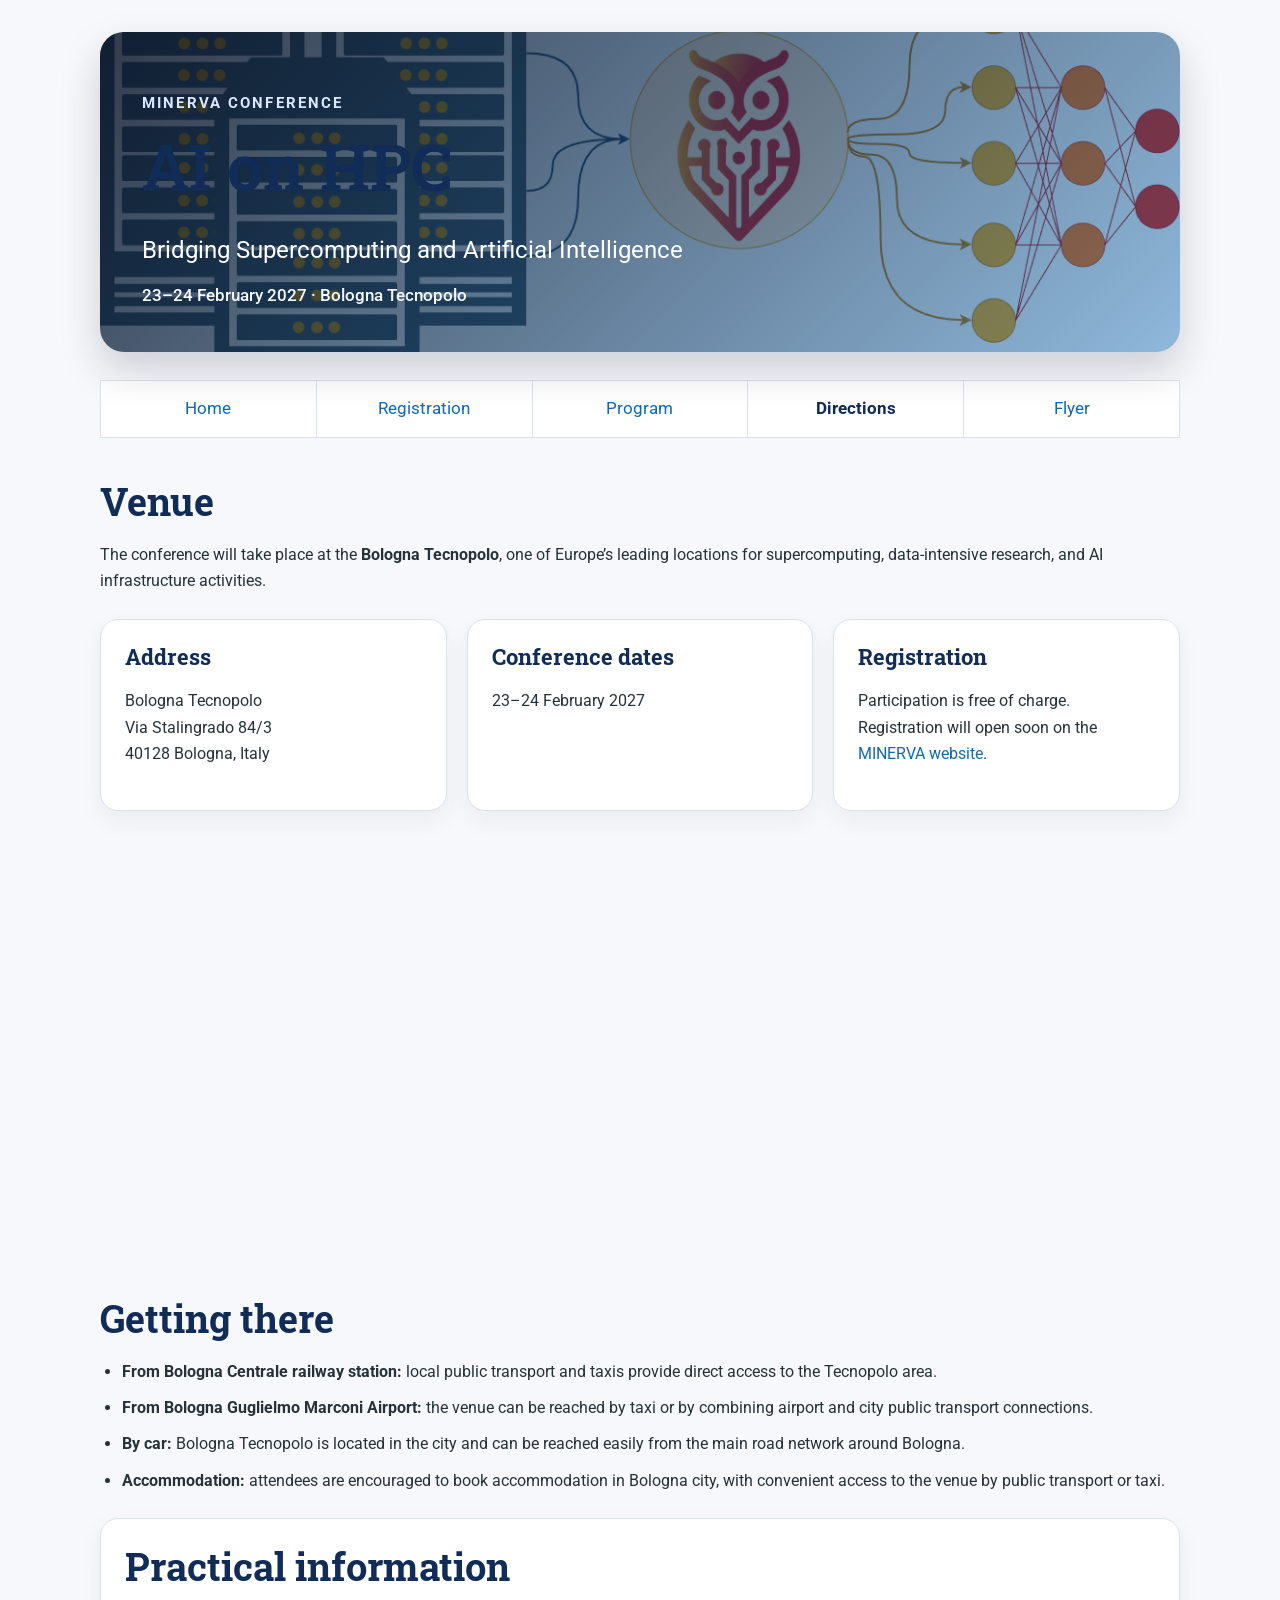
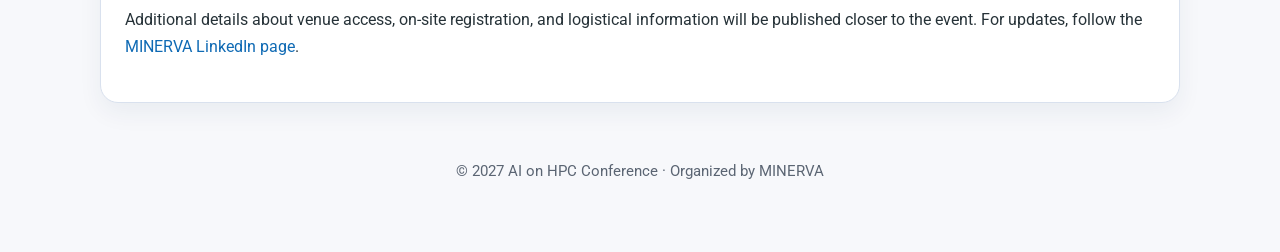
==== directions/index.html @ fa5a1394 "first commit" ====
<!DOCTYPE html>
<html lang="en">
<head>
    <base href="..">
    <meta charset="utf-8">
    <meta name="viewport" content="width=device-width, initial-scale=1">
    <link rel="shortcut icon" type="image/png" href="assets/favicon.png">
    <link rel="stylesheet" type="text/css" media="all" href="assets/main.css">
    <meta name="description" content="Venue and travel information for the AI on HPC conference at the Bologna Tecnopolo.">
    <meta name="resource-type" content="document">
    <meta name="distribution" content="global">
    <meta name="keywords" content="AI, HPC, Bologna Tecnopolo, directions, venue">
    <title>Directions | AI on HPC</title>
</head>
<body>

    <div class="banner compact-banner">
        <img src="assets/final.png" alt="AI on HPC conference visual">
        <div class="banner-overlay">
            <p class="eyebrow">MINERVA Conference</p>
            <h1>AI on HPC</h1>
            <p class="tagline">Bridging Supercomputing and Artificial Intelligence</p>
            <p class="banner-meta">23–24 February 2027 · Bologna Tecnopolo</p>
        </div>
    </div>

    <table class="navigation" aria-label="Main navigation">
        <tr>
            <td class="navigation"><a title="Conference Home Page" href=".">Home</a></td>
            <td class="navigation"><a title="Registration information" href="registration">Registration</a></td>
            <td class="navigation"><a title="Conference Program" href="program">Program</a></td>
            <td class="navigation"><a class="current" title="Directions to the Conference" href="directions">Directions</a></td>
            <td class="navigation"><a title="Conference Flyer" href="flyer">Flyer</a></td>
        </tr>
    </table>

    <h2>Venue</h2>
    <p>
        The conference will take place at the <strong>Bologna Tecnopolo</strong>, one of Europe&rsquo;s leading locations for supercomputing,
        data-intensive research, and AI infrastructure activities.
    </p>

    <section class="info-grid">
        <div class="info-card">
            <h3>Address</h3>
            <p>
                Bologna Tecnopolo<br>
                Via Stalingrado 84/3<br>
                40128 Bologna, Italy
            </p>
        </div>
        <div class="info-card">
            <h3>Conference dates</h3>
            <p>
                23–24 February 2027
            </p>
        </div>
        <div class="info-card">
            <h3>Registration</h3>
            <p>
                Participation is free of charge.
                Registration will open soon on the <a target="_blank" rel="noopener noreferrer" href="https://minerva4ai.eu/">MINERVA website</a>.
            </p>
        </div>
    </section>

    <iframe class="directions" title="Map to Bologna Tecnopolo" src="https://www.google.com/maps?q=Via%20Stalingrado%2084%2F3%2C%2040128%20Bologna%2C%20Italy&output=embed"></iframe>

    <section>
        <h2>Getting there</h2>
        <ul>
            <li><strong>From Bologna Centrale railway station:</strong> local public transport and taxis provide direct access to the Tecnopolo area.</li>
            <li><strong>From Bologna Guglielmo Marconi Airport:</strong> the venue can be reached by taxi or by combining airport and city public transport connections.</li>
            <li><strong>By car:</strong> Bologna Tecnopolo is located in the city and can be reached easily from the main road network around Bologna.</li>
            <li><strong>Accommodation:</strong> attendees are encouraged to book accommodation in Bologna city, with convenient access to the venue by public transport or taxi.</li>
        </ul>
    </section>

    <section class="highlight-box">
        <h2>Practical information</h2>
        <p>
            Additional details about venue access, on-site registration, and logistical information will be published closer to the event.
            For updates, follow the <a target="_blank" rel="noopener noreferrer" href="https://www.linkedin.com/company/minerva-european-support-centre-for-scalable-ai-research-and-deployment/">MINERVA LinkedIn page</a>.
        </p>
    </section>

    <footer>
        &copy; 2027 AI on HPC Conference · Organized by MINERVA
    </footer>

</body>
</html>
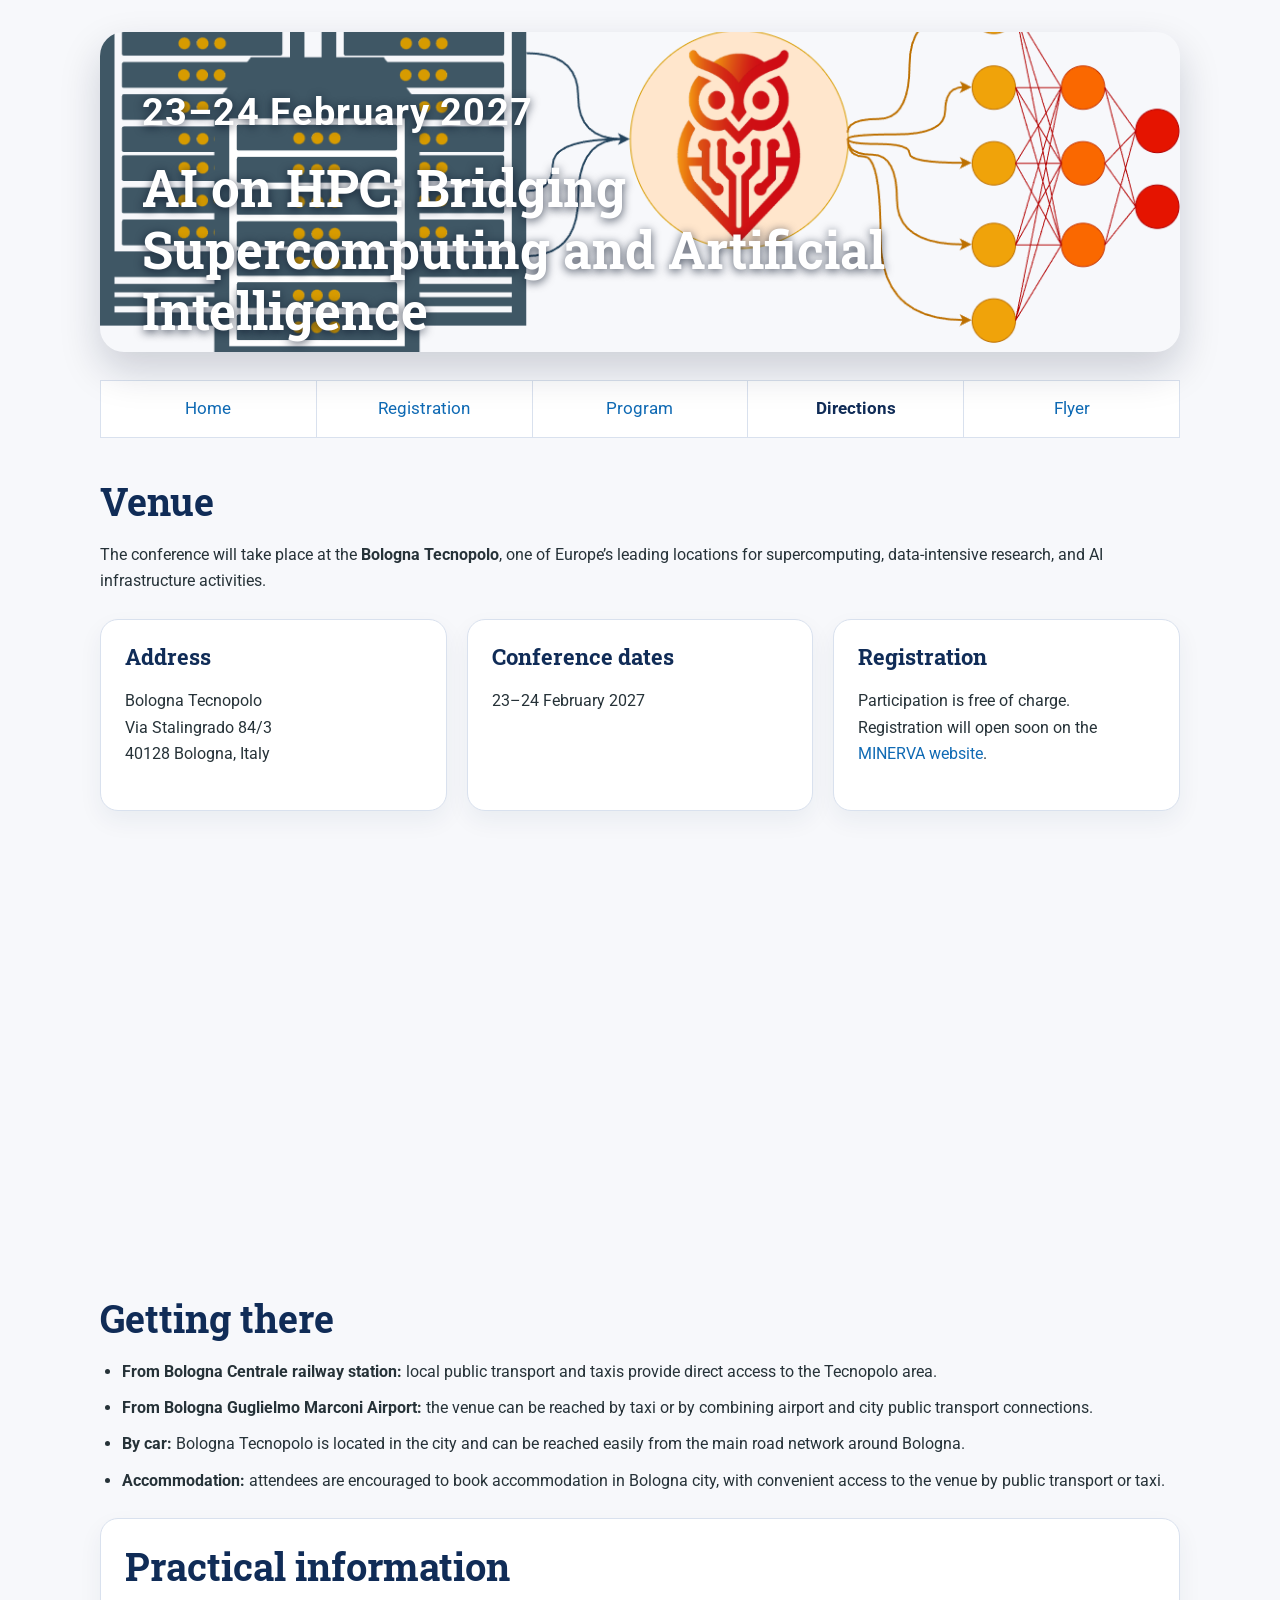
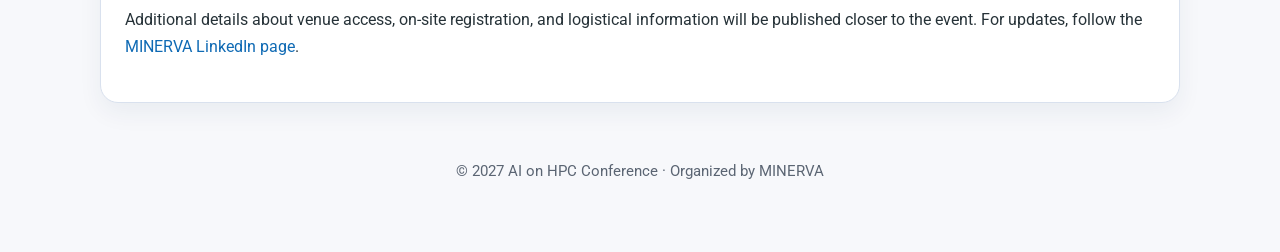
==== commit 0ed786a1: "banner update" ====
--- a/directions/index.html
+++ b/directions/index.html
@@ -14,13 +14,12 @@
 </head>
 <body>
 
-    <div class="banner compact-banner">
+    <div class="banner banner-home compact-banner">
         <img src="assets/final.png" alt="AI on HPC conference visual">
         <div class="banner-overlay">
-            <p class="eyebrow">MINERVA Conference</p>
-            <h1>AI on HPC</h1>
-            <p class="tagline">Bridging Supercomputing and Artificial Intelligence</p>
-            <p class="banner-meta">23–24 February 2027 · Bologna Tecnopolo</p>
+            <p class="banner-date">23–24 February 2027</p>
+            <h1>AI on HPC: Bridging Supercomputing and Artificial Intelligence</h1>
+            <p class="banner-meta">Bologna Tecnopolo · MINERVA Conference</p>
         </div>
     </div>
 
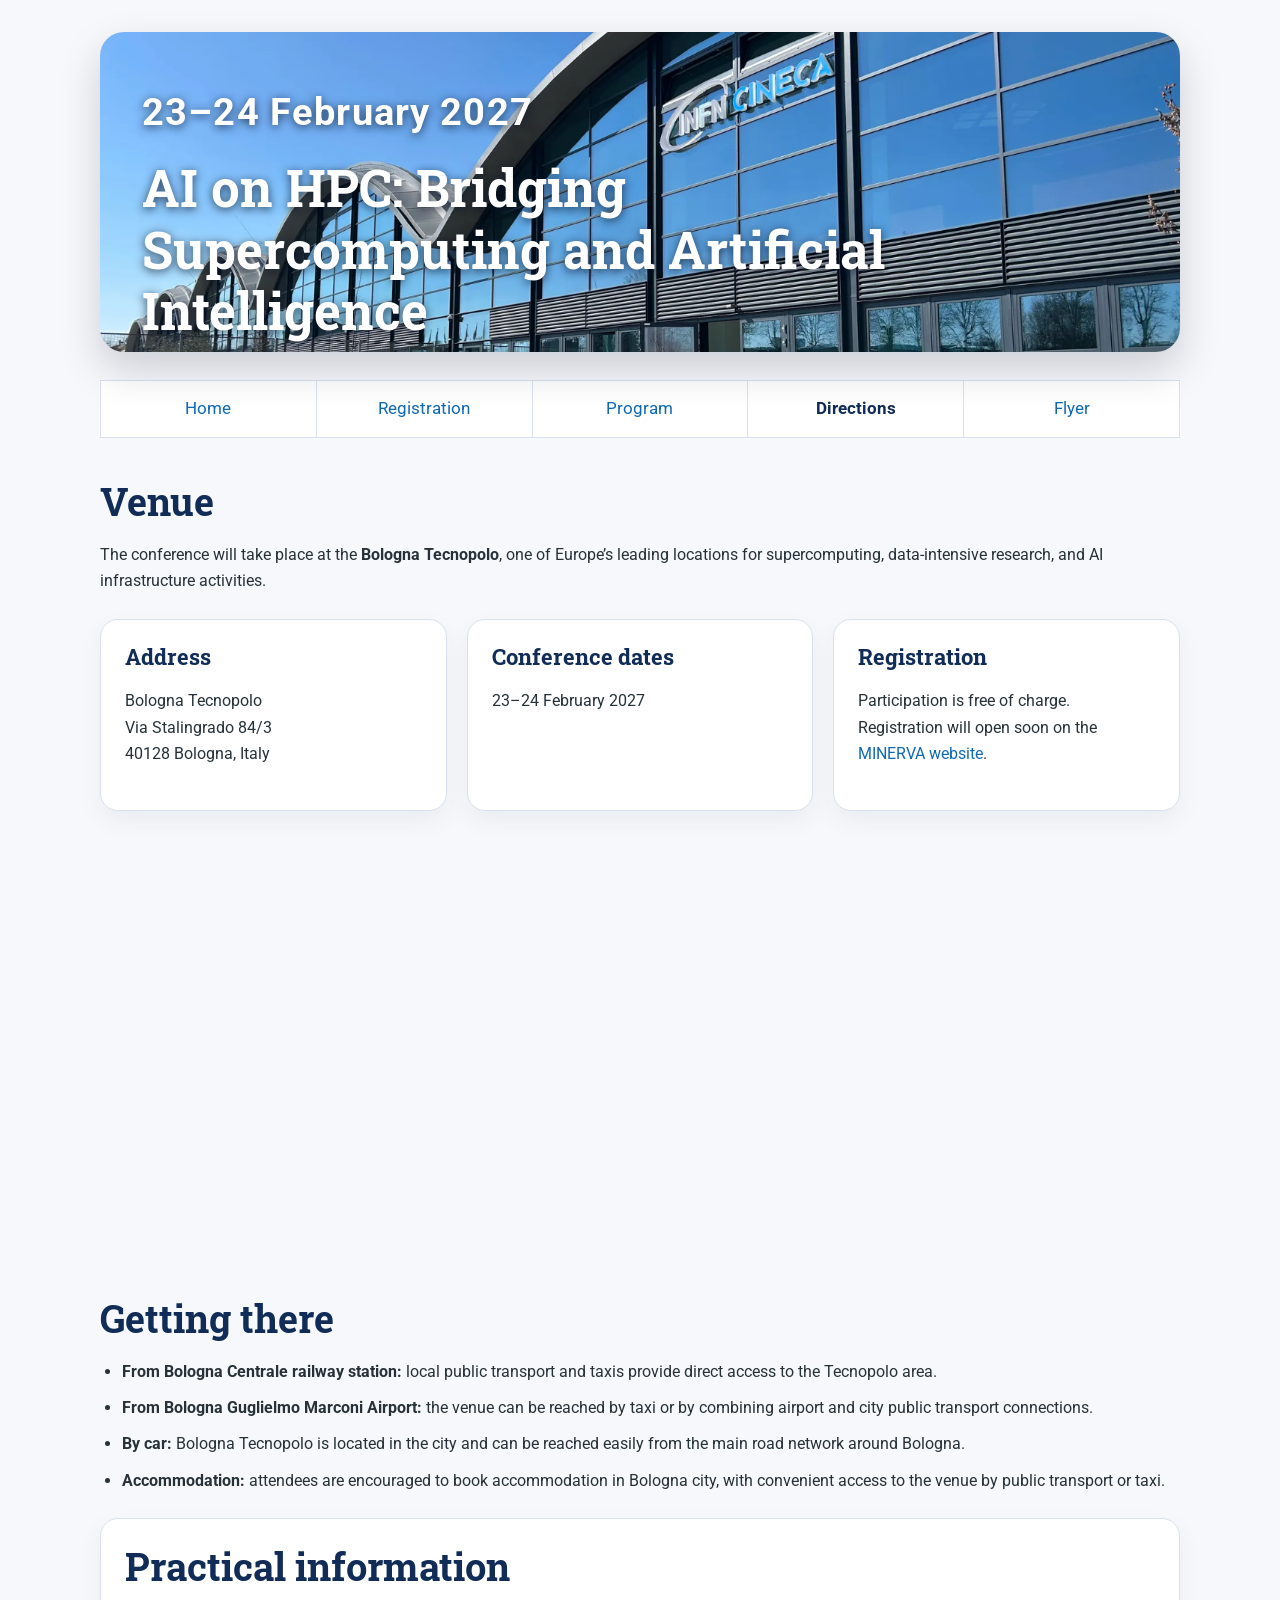
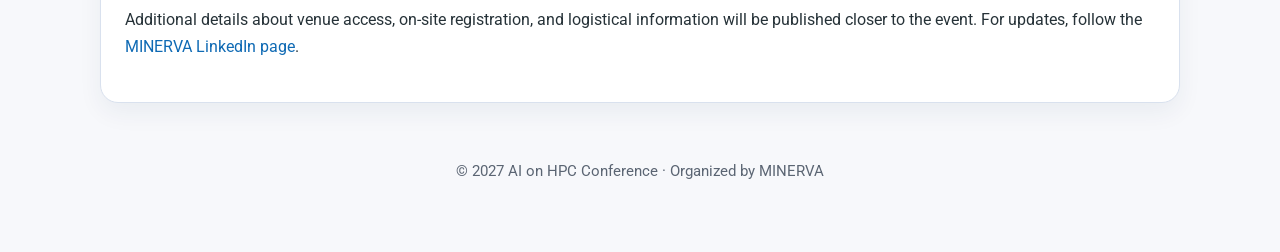
==== commit 91f975f6: "update image" ====
--- a/directions/index.html
+++ b/directions/index.html
@@ -15,7 +15,7 @@
 <body>
 
     <div class="banner banner-home compact-banner">
-        <img src="assets/final.png" alt="AI on HPC conference visual">
+        <img src="assets/banner-screenshot.png" alt="AI on HPC conference visual">
         <div class="banner-overlay">
             <p class="banner-date">23–24 February 2027</p>
             <h1>AI on HPC: Bridging Supercomputing and Artificial Intelligence</h1>
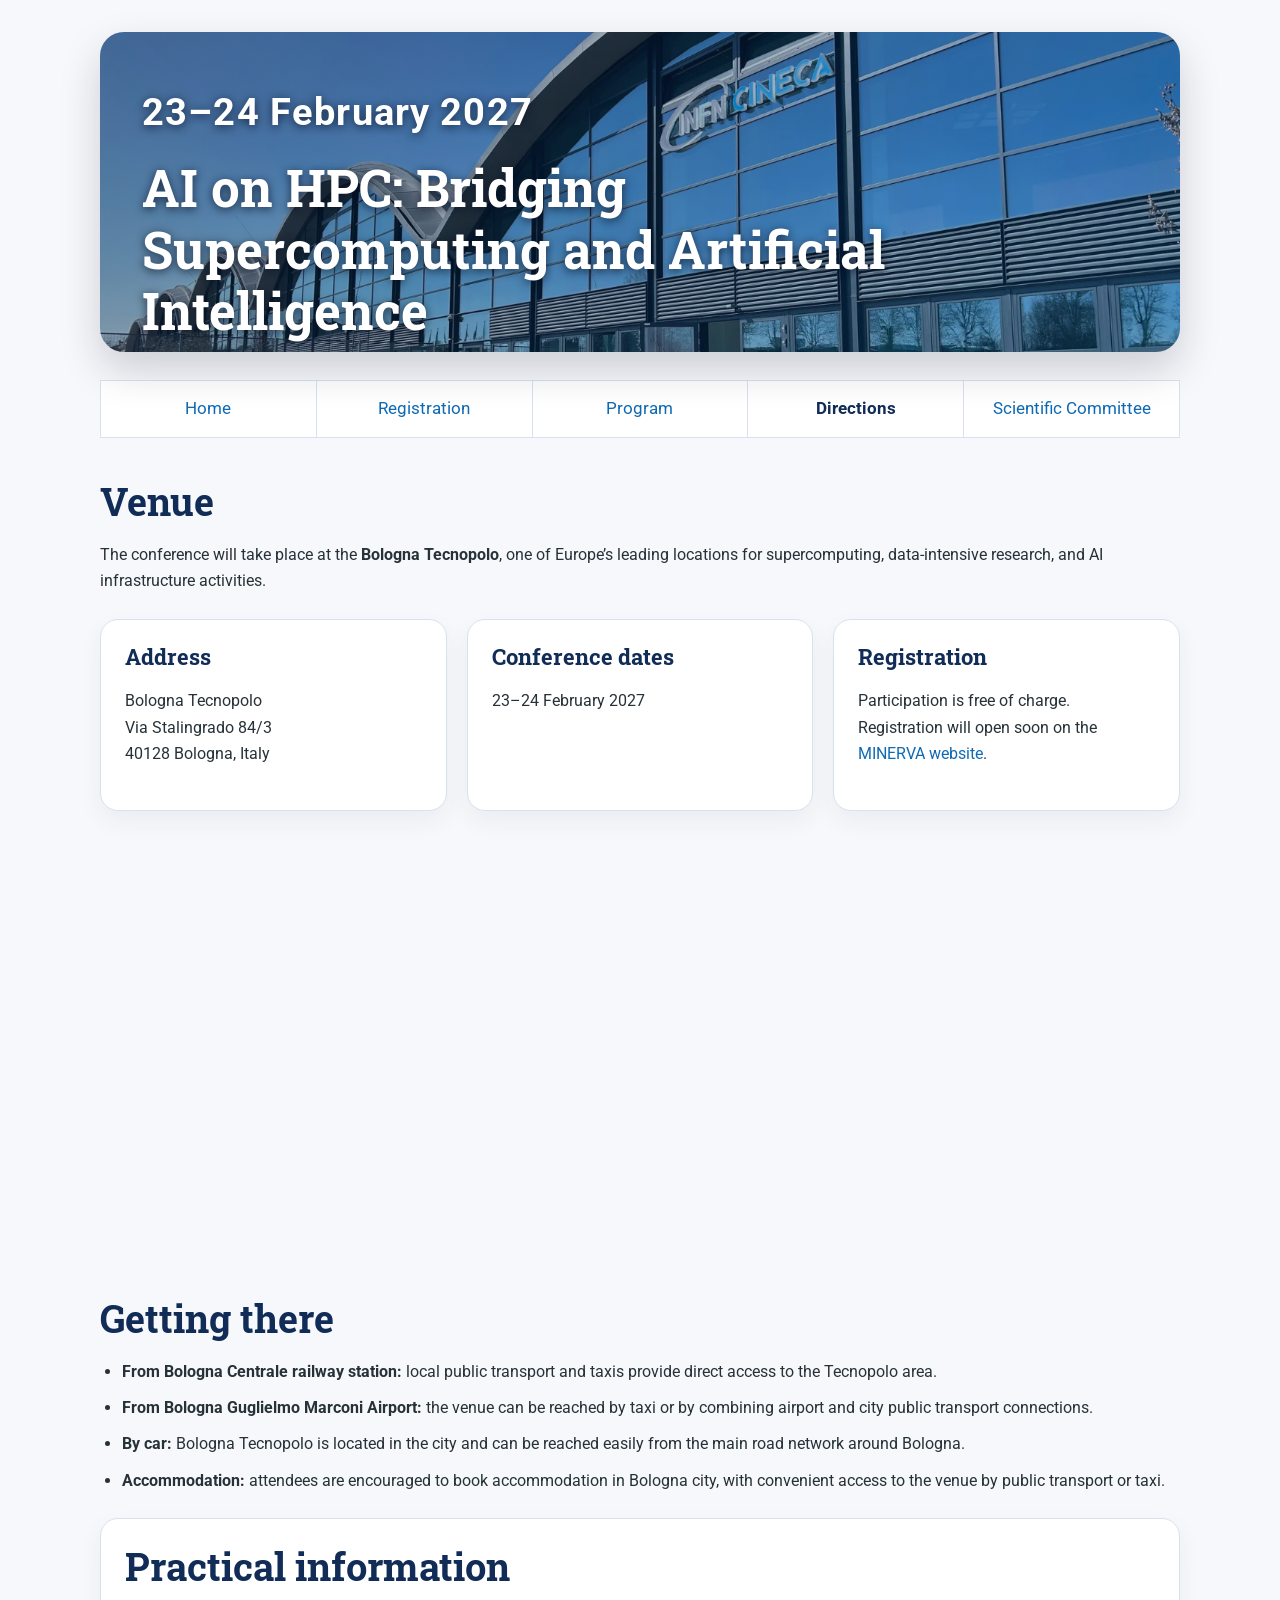
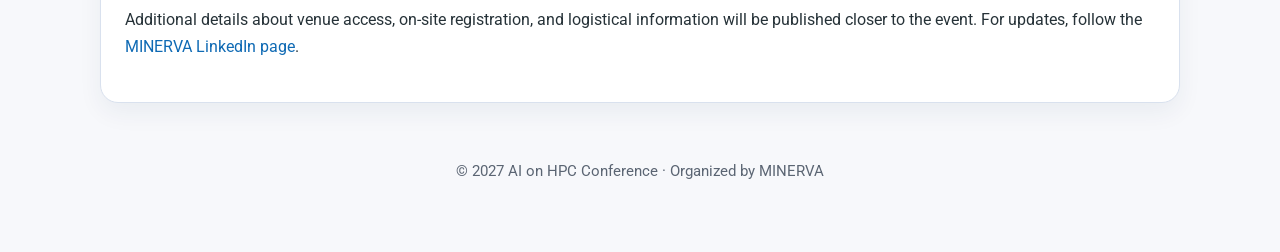
==== commit f650b9c6: "update" ====
--- a/directions/index.html
+++ b/directions/index.html
@@ -29,7 +29,7 @@
             <td class="navigation"><a title="Registration information" href="registration">Registration</a></td>
             <td class="navigation"><a title="Conference Program" href="program">Program</a></td>
             <td class="navigation"><a class="current" title="Directions to the Conference" href="directions">Directions</a></td>
-            <td class="navigation"><a title="Conference Flyer" href="flyer">Flyer</a></td>
+            <td class="navigation"><a title="Scientific Committee" href="flyer">Scientific Committee</a></td>
         </tr>
     </table>
 
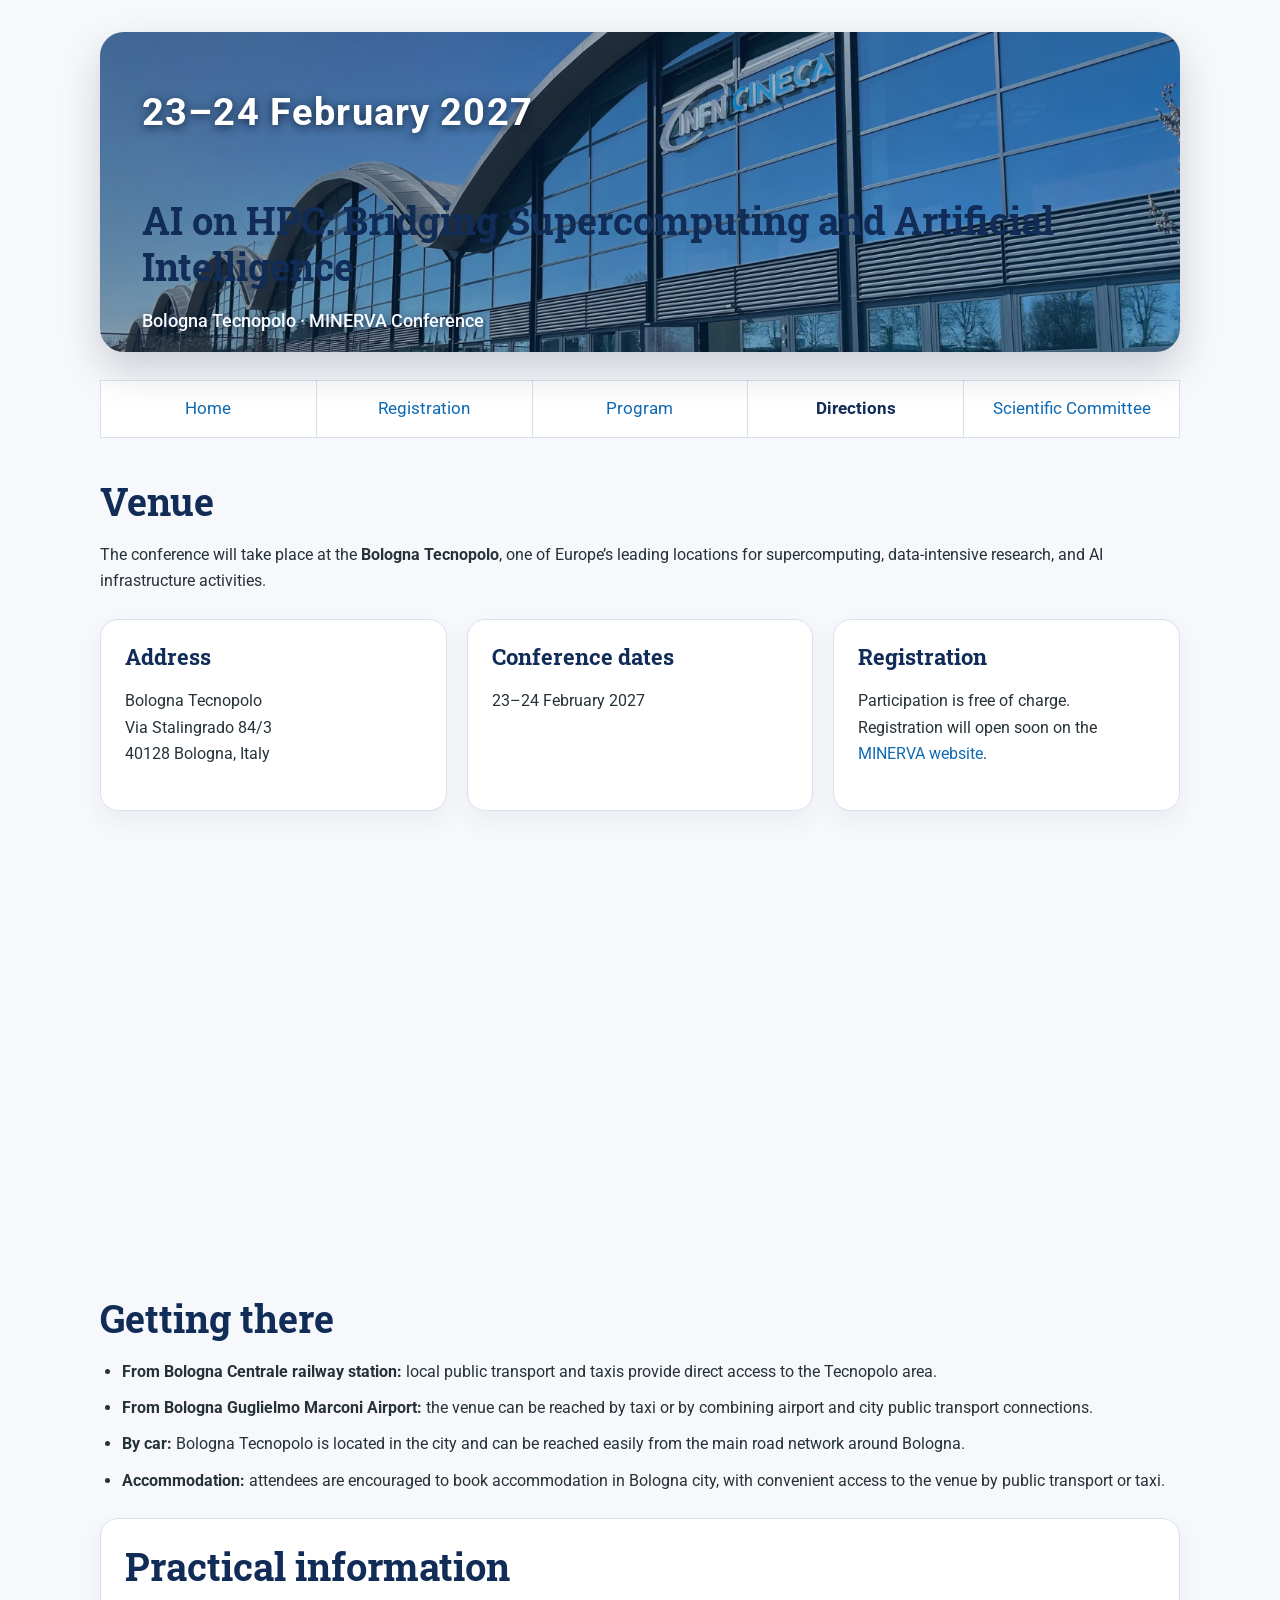
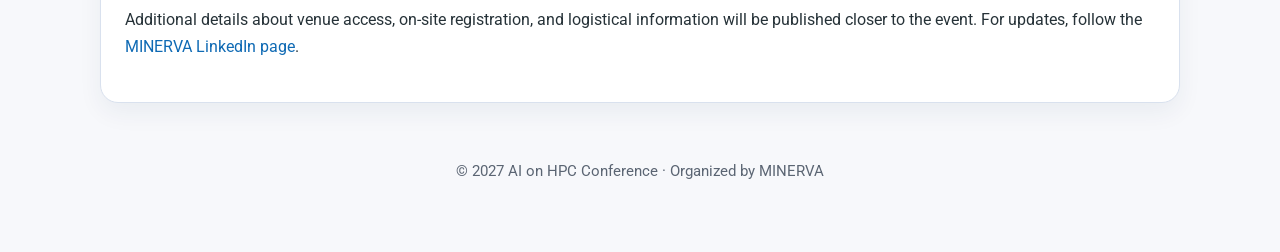
==== commit 3a20377a: "update banner" ====
--- a/directions/index.html
+++ b/directions/index.html
@@ -18,7 +18,7 @@
         <img src="assets/banner-screenshot.png" alt="AI on HPC conference visual">
         <div class="banner-overlay">
             <p class="banner-date">23–24 February 2027</p>
-            <h1>AI on HPC: Bridging Supercomputing and Artificial Intelligence</h1>
+            <h2>AI on HPC: Bridging Supercomputing and Artificial Intelligence</h2>
             <p class="banner-meta">Bologna Tecnopolo · MINERVA Conference</p>
         </div>
     </div>
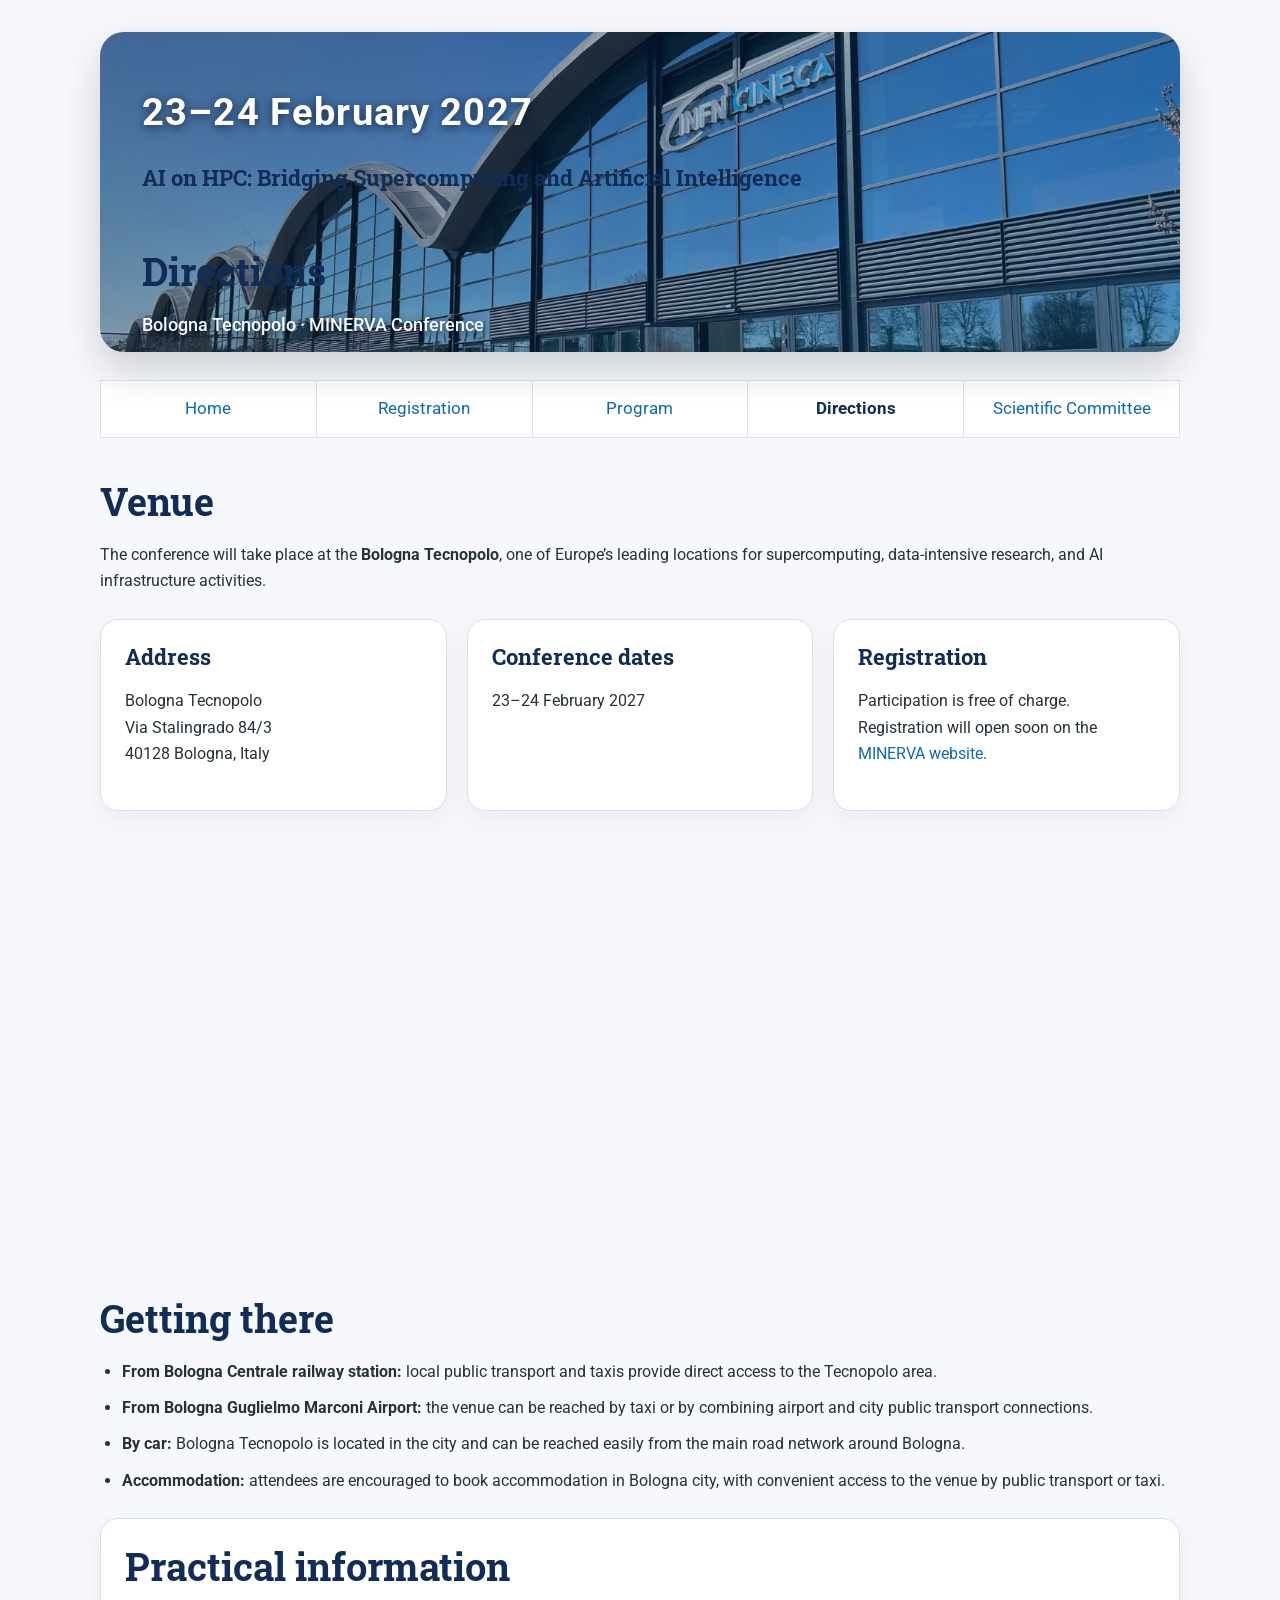
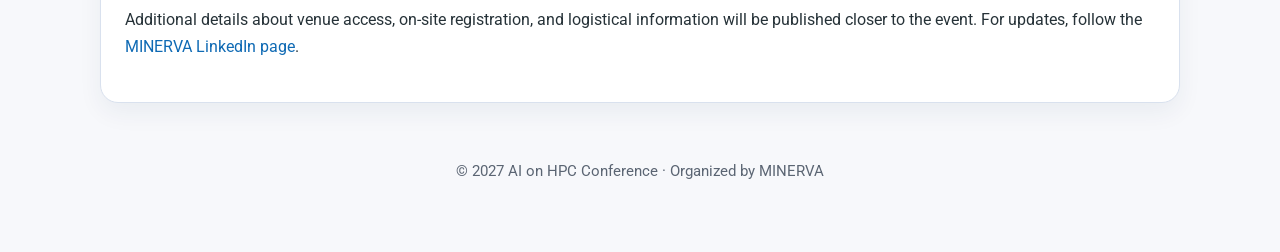
==== commit 88e2650f: "update" ====
--- a/directions/index.html
+++ b/directions/index.html
@@ -18,7 +18,8 @@
         <img src="assets/banner-screenshot.png" alt="AI on HPC conference visual">
         <div class="banner-overlay">
             <p class="banner-date">23–24 February 2027</p>
-            <h2>AI on HPC: Bridging Supercomputing and Artificial Intelligence</h2>
+            <h3>AI on HPC: Bridging Supercomputing and Artificial Intelligence</h3>
+            <h2>Directions</h2>
             <p class="banner-meta">Bologna Tecnopolo · MINERVA Conference</p>
         </div>
     </div>
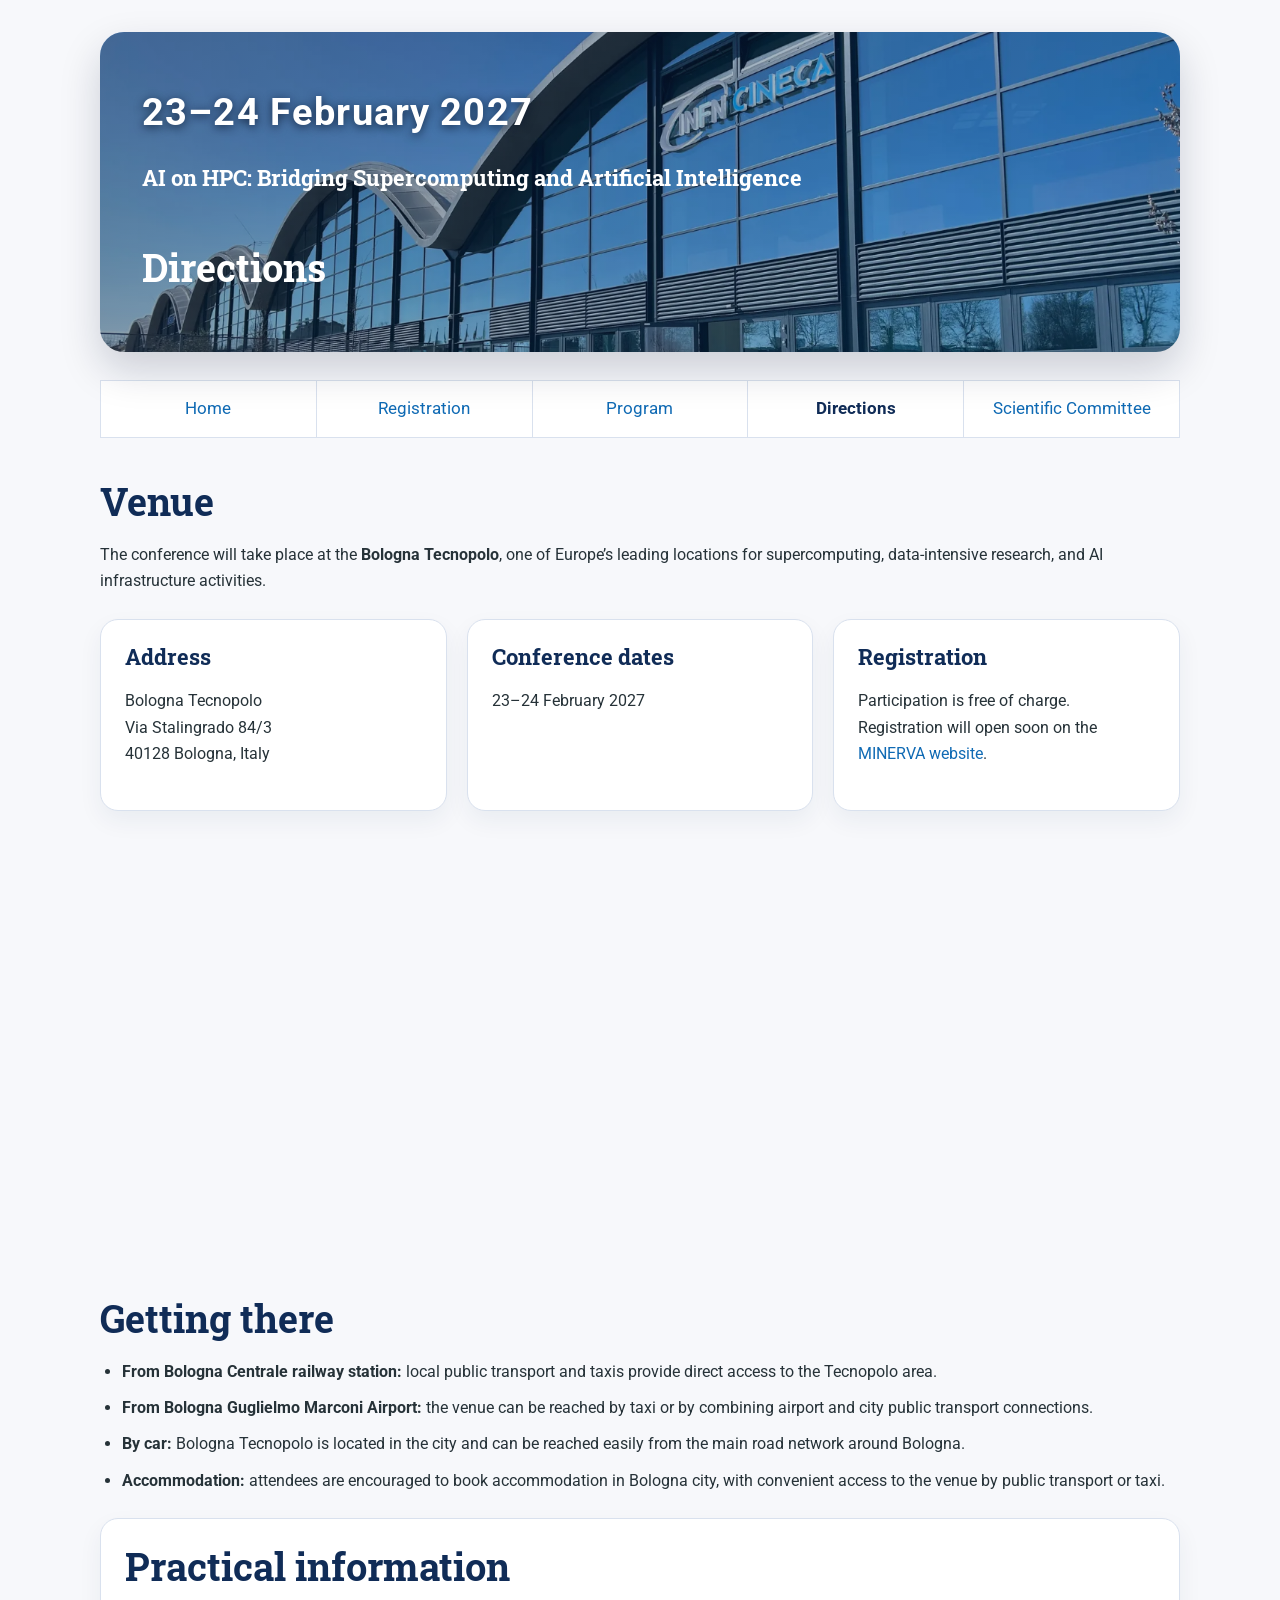
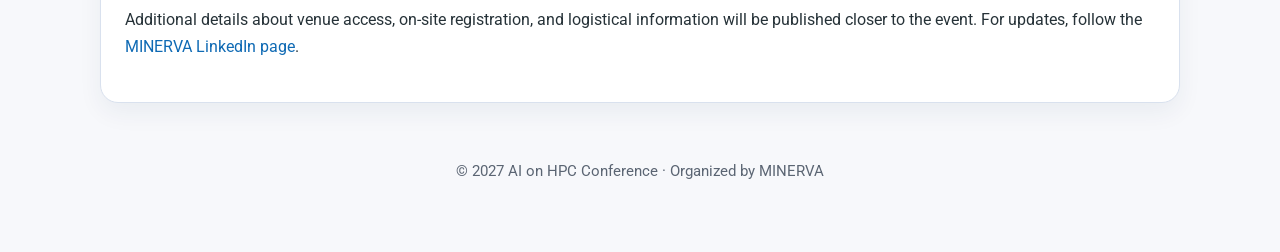
==== commit e01775ce: "update" ====
--- a/directions/index.html
+++ b/directions/index.html
@@ -20,7 +20,6 @@
             <p class="banner-date">23–24 February 2027</p>
             <h3>AI on HPC: Bridging Supercomputing and Artificial Intelligence</h3>
             <h2>Directions</h2>
-            <p class="banner-meta">Bologna Tecnopolo · MINERVA Conference</p>
         </div>
     </div>
 
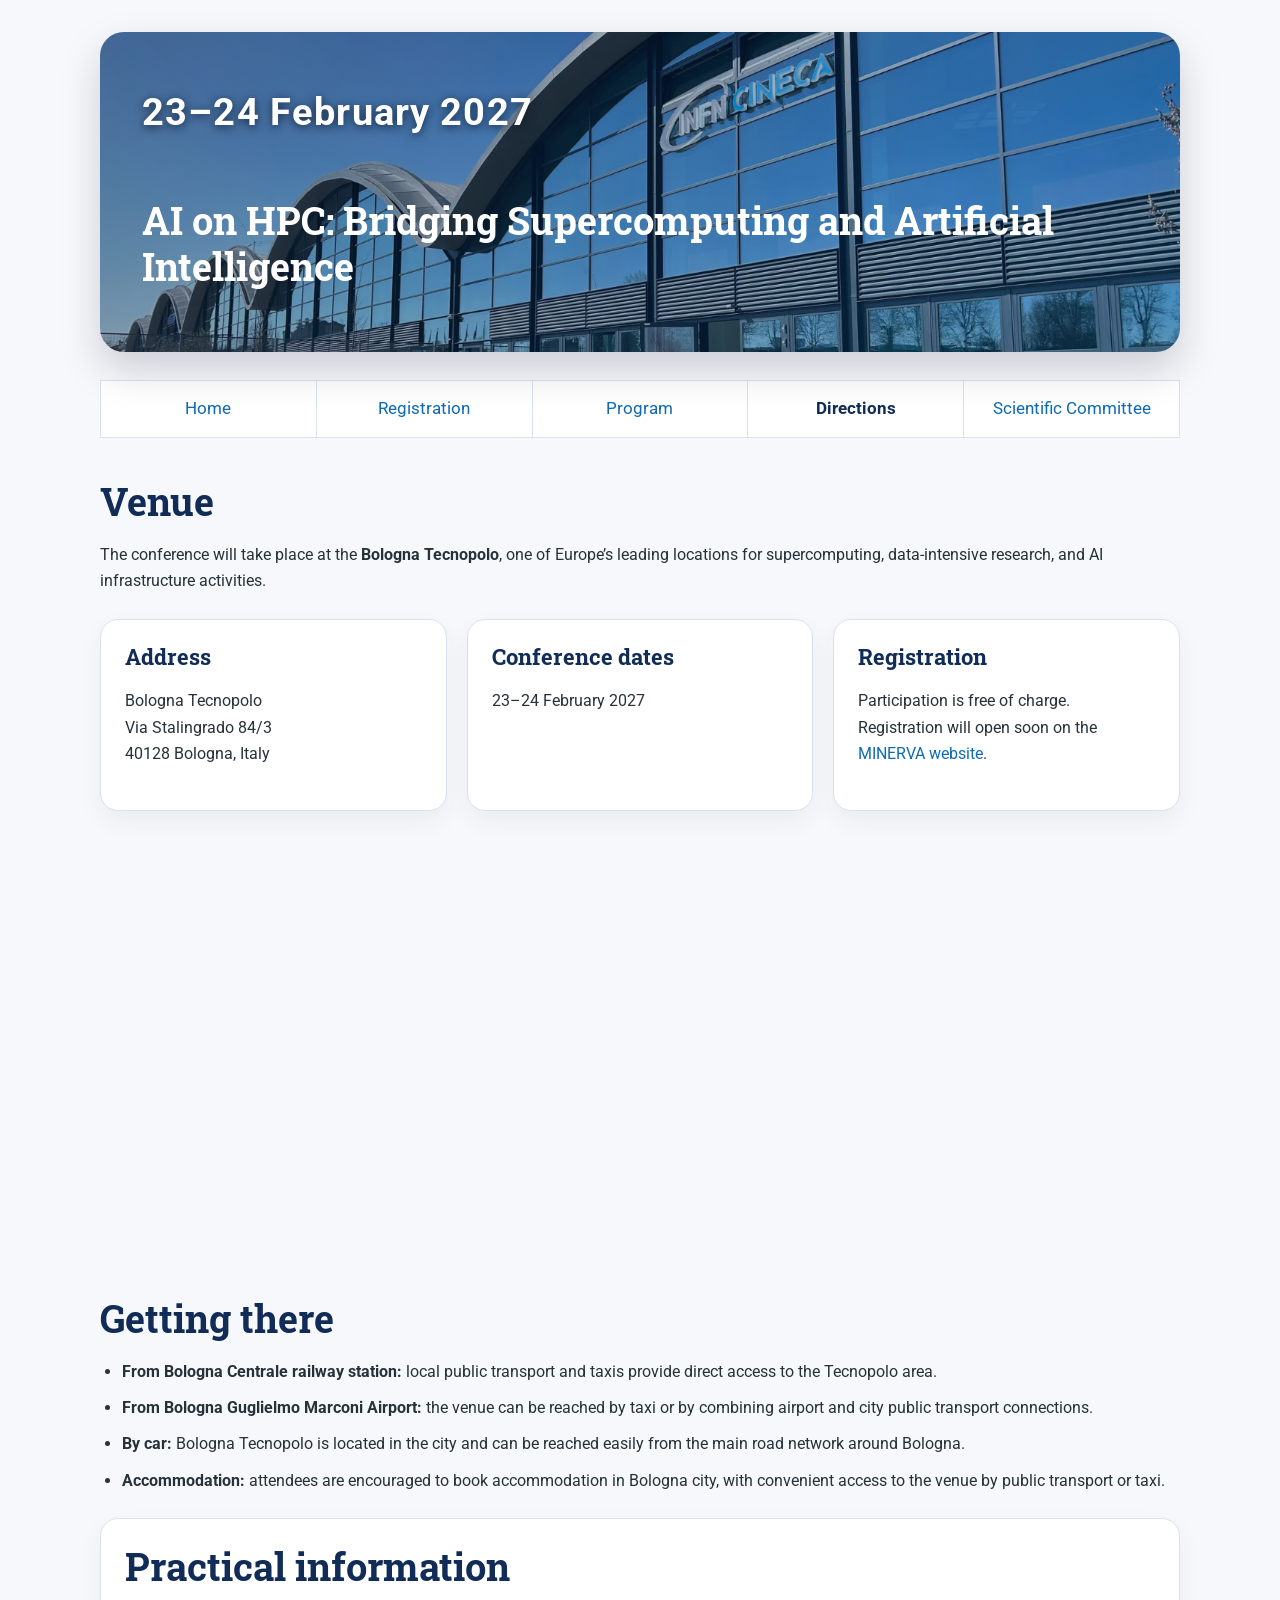
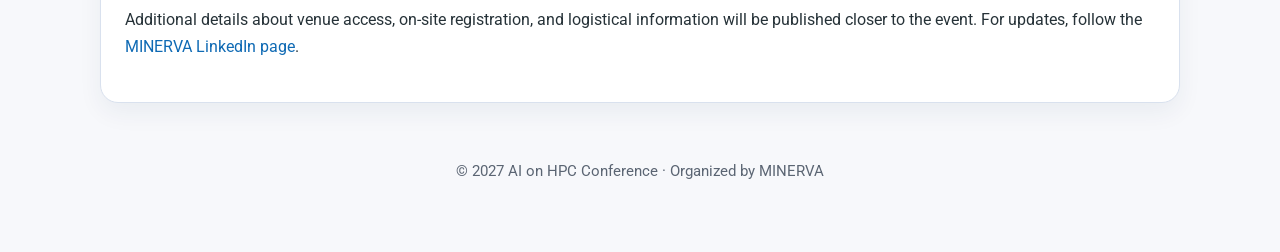
==== commit 191ae439: "update" ====
--- a/directions/index.html
+++ b/directions/index.html
@@ -18,8 +18,7 @@
         <img src="assets/banner-screenshot.png" alt="AI on HPC conference visual">
         <div class="banner-overlay">
             <p class="banner-date">23–24 February 2027</p>
-            <h3>AI on HPC: Bridging Supercomputing and Artificial Intelligence</h3>
-            <h2>Directions</h2>
+            <h2>AI on HPC: Bridging Supercomputing and Artificial Intelligence</h2>
         </div>
     </div>
 
